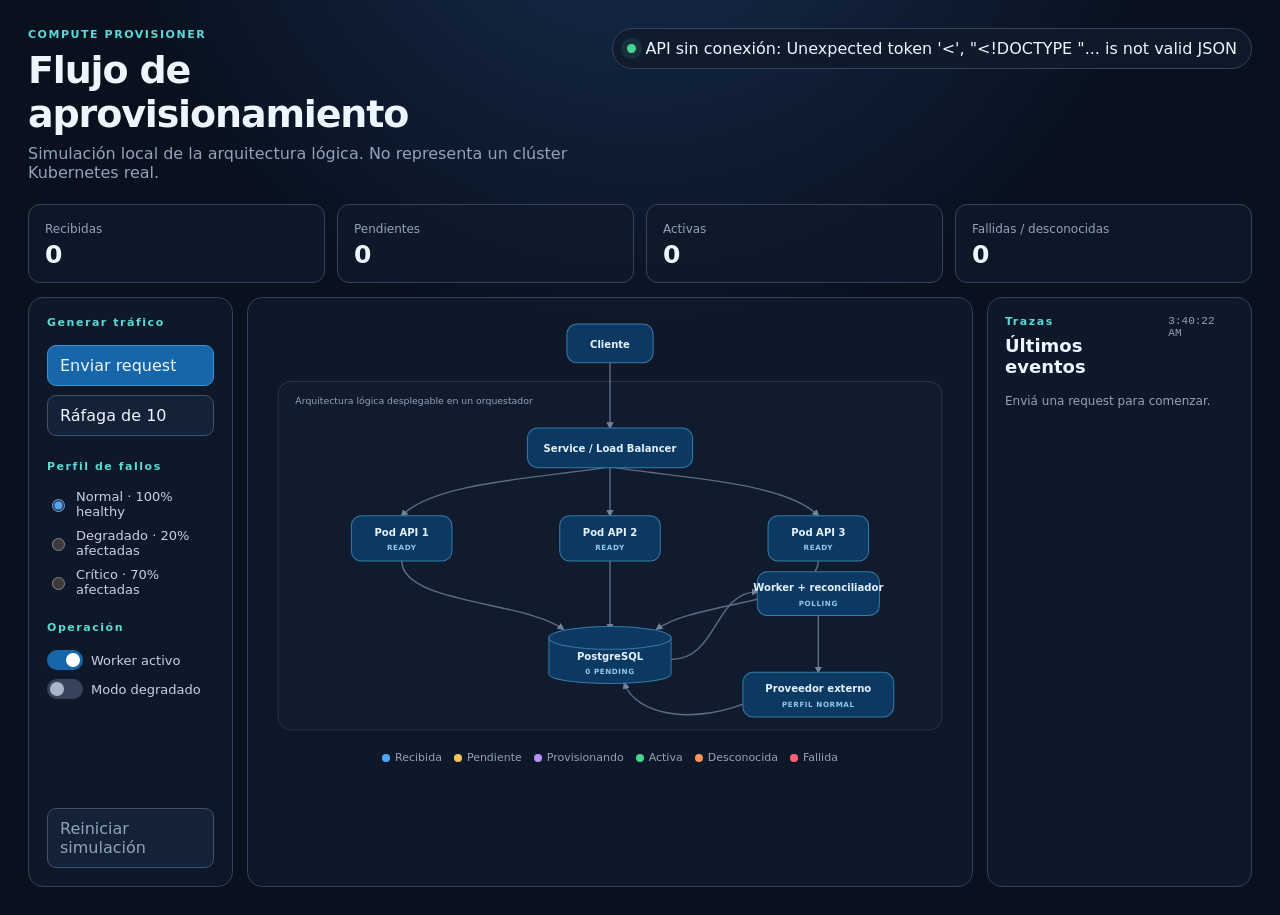
==== src/compute_provisioner/web/simulator/index.html @ 258192b3 "build async provisioning simulator and worker" ====
<!doctype html>
<html lang="es">
<head>
  <meta charset="utf-8">
  <meta name="viewport" content="width=device-width, initial-scale=1">
  <title>Compute Provisioner · Simulador local</title>
  <link rel="stylesheet" href="./styles.css">
</head>
<body>
  <main class="shell">
    <header class="topbar">
      <div>
        <p class="eyebrow">COMPUTE PROVISIONER</p>
        <h1>Flujo de aprovisionamiento</h1>
        <p class="subtitle">Simulación local de la arquitectura lógica. No representa un clúster Kubernetes real.</p>
      </div>
      <div class="system-state"><span class="pulse"></span><span id="system-label">Sistema normal</span></div>
    </header>

    <section class="metrics" aria-label="Métricas de la simulación">
      <article><span>Recibidas</span><strong id="metric-received">0</strong></article>
      <article><span>Pendientes</span><strong id="metric-pending">0</strong></article>
      <article><span>Activas</span><strong id="metric-active">0</strong></article>
      <article><span>Fallidas / desconocidas</span><strong id="metric-problem">0</strong></article>
    </section>

    <section class="workspace">
      <aside class="controls">
        <div>
          <p class="section-label">Generar tráfico</p>
          <button class="primary" id="send-one">Enviar request</button>
          <button id="send-burst">Ráfaga de 10</button>
        </div>

        <div>
          <p class="section-label">Perfil de fallos</p>
          <label><input type="radio" name="provider" value="normal" checked> Normal · 100% healthy</label>
          <label><input type="radio" name="provider" value="degraded"> Degradado · 20% afectadas</label>
          <label><input type="radio" name="provider" value="critical"> Crítico · 70% afectadas</label>
        </div>

        <div>
          <p class="section-label">Operación</p>
          <label class="switch"><input id="worker-toggle" type="checkbox" checked><span></span> Worker activo</label>
          <label class="switch"><input id="degraded-toggle" type="checkbox"><span></span> Modo degradado</label>
        </div>

        <button class="quiet" id="reset">Reiniciar simulación</button>
      </aside>

      <div class="canvas-wrap">
        <svg id="architecture" viewBox="0 0 980 620" role="img" aria-labelledby="diagram-title diagram-desc">
          <title id="diagram-title">Arquitectura lógica del Compute Provisioner</title>
          <desc id="diagram-desc">Las solicitudes pasan del cliente al balanceador, las API, PostgreSQL, el worker y el proveedor externo.</desc>
          <defs>
            <marker id="arrow" viewBox="0 0 10 10" refX="8" refY="5" markerWidth="5" markerHeight="5" orient="auto-start-reverse">
              <path d="M 0 0 L 10 5 L 0 10 z"></path>
            </marker>
            <filter id="dot-glow"><feGaussianBlur stdDeviation="3" result="blur"></feGaussianBlur><feMerge><feMergeNode in="blur"></feMergeNode><feMergeNode in="SourceGraphic"></feMergeNode></feMerge></filter>
          </defs>

          <g class="zone">
            <rect x="28" y="105" width="924" height="485" rx="18"></rect>
            <text x="52" y="137">Arquitectura lógica desplegable en un orquestador</text>
          </g>

          <g class="connections" fill="none">
            <path id="path-client-lb" d="M490 78 L490 170"></path>
            <path id="path-lb-api1" d="M490 224 C390 240 245 245 200 292"></path>
            <path id="path-lb-api2" d="M490 224 L490 292"></path>
            <path id="path-lb-api3" d="M490 224 C590 240 735 245 780 292"></path>
            <path id="path-api1-db" d="M200 354 C200 415 370 410 425 450"></path>
            <path id="path-api2-db" d="M490 354 L490 450"></path>
            <path id="path-api3-db" d="M780 354 C780 415 610 410 555 450"></path>
            <path id="path-db-worker" d="M575 492 C640 492 635 398 695 398"></path>
            <path id="path-worker-provider" d="M780 430 L780 510"></path>
            <path id="path-provider-db" d="M690 548 C610 585 525 570 510 525"></path>
          </g>

          <g class="node client" data-node="client"><rect x="430" y="25" width="120" height="54" rx="14"></rect><text x="490" y="58">Cliente</text></g>
          <g class="node" data-node="lb"><rect x="375" y="170" width="230" height="55" rx="14"></rect><text x="490" y="203">Service / Load Balancer</text></g>
          <g class="node api" data-node="api1"><rect x="130" y="292" width="140" height="63" rx="14"></rect><text x="200" y="320">Pod API 1</text><text class="node-status" x="200" y="340">READY</text></g>
          <g class="node api" data-node="api2"><rect x="420" y="292" width="140" height="63" rx="14"></rect><text x="490" y="320">Pod API 2</text><text class="node-status" x="490" y="340">READY</text></g>
          <g class="node api" data-node="api3"><rect x="710" y="292" width="140" height="63" rx="14"></rect><text x="780" y="320">Pod API 3</text><text class="node-status" x="780" y="340">READY</text></g>
          <g class="node database" data-node="db"><path d="M405 462 C405 445 575 445 575 462 L575 512 C575 530 405 530 405 512 Z"></path><ellipse cx="490" cy="462" rx="85" ry="16"></ellipse><text x="490" y="493">PostgreSQL</text><text class="node-status" x="490" y="512">0 PENDING</text></g>
          <g class="node worker" data-node="worker"><rect x="695" y="370" width="170" height="61" rx="14"></rect><text x="780" y="397">Worker + reconciliador</text><text class="node-status" id="worker-status" x="780" y="417">POLLING</text></g>
          <g class="node provider" data-node="provider"><rect x="675" y="510" width="210" height="62" rx="14"></rect><text x="780" y="538">Proveedor externo</text><text class="node-status" id="provider-status" x="780" y="558">PERFIL NORMAL</text></g>

          <g id="request-dots"></g>
        </svg>

        <div class="legend" aria-label="Estados">
          <span><i class="received"></i>Recibida</span><span><i class="pending"></i>Pendiente</span><span><i class="provisioning"></i>Provisionando</span><span><i class="active"></i>Activa</span><span><i class="unknown"></i>Desconocida</span><span><i class="failed"></i>Fallida</span>
        </div>
      </div>

      <aside class="event-panel">
        <div class="event-heading"><div><p class="section-label">Trazas</p><h2>Últimos eventos</h2></div><span id="clock">00:00:00</span></div>
        <ol id="event-log" aria-live="polite"><li class="empty">Enviá una request para comenzar.</li></ol>
      </aside>
    </section>
  </main>
  <script src="./simulator.js"></script>
</body>
</html>
---- src/compute_provisioner/web/simulator/styles.css ----
:root {
  color-scheme: dark;
  --bg: #09111f;
  --panel: #101a2b;
  --panel-soft: #142238;
  --line: #34435b;
  --text: #edf5ff;
  --muted: #91a3bb;
  --blue: #50a7ff;
  --cyan: #59dbd5;
  --yellow: #f8c45c;
  --purple: #b792ff;
  --green: #49d695;
  --orange: #ff945d;
  --red: #ff6377;
}
* { box-sizing: border-box; }
body { margin: 0; background: radial-gradient(circle at 50% -20%, #183052 0, var(--bg) 42%); color: var(--text); font-family: Inter, ui-sans-serif, system-ui, -apple-system, BlinkMacSystemFont, "Segoe UI", sans-serif; min-height: 100vh; }
button, input { font: inherit; }
.shell { max-width: 1500px; margin: 0 auto; padding: 28px; }
.topbar { display: flex; justify-content: space-between; gap: 30px; align-items: flex-start; margin-bottom: 22px; }
.eyebrow, .section-label { color: var(--cyan); letter-spacing: .14em; font-size: 11px; font-weight: 700; margin: 0 0 7px; }
h1 { font-size: clamp(25px, 3vw, 38px); margin: 0; letter-spacing: -.03em; }
h2 { font-size: 18px; margin: 0; }
.subtitle { color: var(--muted); margin: 8px 0 0; }
.system-state { align-items: center; background: rgba(16,26,43,.85); border: 1px solid var(--line); border-radius: 999px; display: flex; gap: 9px; padding: 10px 14px; white-space: nowrap; }
.pulse { width: 9px; height: 9px; background: var(--green); border-radius: 50%; box-shadow: 0 0 0 6px rgba(73,214,149,.12); }
.metrics { display: grid; grid-template-columns: repeat(4, 1fr); gap: 12px; margin-bottom: 14px; }
.metrics article { background: rgba(16,26,43,.8); border: 1px solid var(--line); border-radius: 12px; padding: 13px 16px; }
.metrics span { color: var(--muted); font-size: 12px; }
.metrics strong { display: block; font-size: 25px; margin-top: 3px; }
.workspace { display: grid; grid-template-columns: 205px minmax(560px, 1fr) 265px; gap: 14px; align-items: stretch; }
.controls, .event-panel, .canvas-wrap { background: rgba(16,26,43,.82); border: 1px solid var(--line); border-radius: 15px; }
.controls { padding: 18px; display: flex; flex-direction: column; gap: 24px; }
.controls div { display: grid; gap: 9px; }
.controls label { align-items: center; color: #c5d2e3; display: flex; gap: 8px; font-size: 13px; }
button { background: var(--panel-soft); border: 1px solid #40516b; border-radius: 9px; color: var(--text); cursor: pointer; padding: 10px 12px; text-align: left; transition: border-color .15s, transform .15s; }
button:hover { border-color: var(--blue); transform: translateY(-1px); }
button.primary { background: #1766aa; border-color: #3d91d8; }
button.quiet { color: var(--muted); margin-top: auto; }
input[type="radio"] { accent-color: var(--blue); }
.switch input { position: absolute; opacity: 0; }
.switch span { background: #35445a; border-radius: 20px; height: 20px; position: relative; width: 36px; }
.switch span::after { background: #a9b7c9; border-radius: 50%; content: ""; height: 14px; left: 3px; position: absolute; top: 3px; transition: .2s; width: 14px; }
.switch input:checked + span { background: #1766aa; }
.switch input:checked + span::after { background: white; transform: translateX(16px); }
.canvas-wrap { min-width: 0; overflow: hidden; padding: 8px 10px 13px; }
#architecture { display: block; width: 100%; height: auto; }
.zone rect { fill: rgba(20,34,56,.35); stroke: #30425c; }
.zone text { fill: var(--muted); font-size: 13px; }
.connections path { marker-end: url(#arrow); stroke: #5b6c83; stroke-width: 2; }
#arrow path { fill: #71839b; }
.node rect, .node path, .node ellipse { fill: #0b3962; stroke: #3979a8; stroke-width: 1.4; }
.node text { fill: #e5f2ff; font-size: 14px; font-weight: 600; text-anchor: middle; }
.node .node-status { fill: #91c8ed; font-size: 10px; font-weight: 700; letter-spacing: .08em; }
.node.is-busy rect, .node.is-busy path, .node.is-busy ellipse { stroke: var(--yellow); filter: drop-shadow(0 0 5px rgba(248,196,92,.35)); }
.node.is-error rect { stroke: var(--red); }
.request-dot { filter: url(#dot-glow); stroke: #fff; stroke-width: 1.5; transition: fill .2s; }
.request-label { fill: #dbeeff; font-size: 10px; font-weight: 700; text-anchor: middle; }
.legend { display: flex; flex-wrap: wrap; gap: 12px; justify-content: center; color: var(--muted); font-size: 11px; }
.legend span { align-items: center; display: inline-flex; gap: 5px; }
.legend i { border-radius: 50%; display: block; height: 8px; width: 8px; }
.received { background: var(--blue); }.pending { background: var(--yellow);}.provisioning { background: var(--purple);}.active { background: var(--green);}.unknown { background: var(--orange);}.failed { background: var(--red);}
.event-panel { min-height: 590px; padding: 17px; overflow: hidden; }
.event-heading { align-items: flex-start; display: flex; justify-content: space-between; }
#clock { color: var(--muted); font: 11px ui-monospace, monospace; }
#event-log { list-style: none; margin: 17px 0 0; padding: 0; display: grid; gap: 8px; max-height: 520px; overflow-y: auto; }
#event-log li { border-left: 2px solid var(--blue); background: rgba(20,34,56,.7); border-radius: 0 8px 8px 0; padding: 9px; }
#event-log li strong { display: block; font: 700 11px ui-monospace, monospace; margin-bottom: 3px; }
#event-log li span { color: var(--muted); font-size: 11px; line-height: 1.35; }
#event-log li.problem { border-color: var(--red); }
#event-log li.success { border-color: var(--green); }
#event-log li.empty { border: 0; background: none; color: var(--muted); font-size: 12px; padding: 0; }
@media (max-width: 1150px) { .workspace { grid-template-columns: 190px 1fr; }.event-panel { grid-column: 1 / -1; min-height: 220px; }#event-log { grid-template-columns: repeat(3, 1fr); max-height: none; } }
@media (max-width: 760px) { .shell { padding: 16px; }.topbar { display: block; }.system-state { margin-top: 15px; width: max-content; }.metrics { grid-template-columns: repeat(2,1fr); }.workspace { display: block; }.controls { display: grid; grid-template-columns: 1fr 1fr; margin-bottom: 12px; }.controls .quiet { margin-top: 0; }.canvas-wrap { overflow-x: auto; }.canvas-wrap svg { min-width: 650px; }.event-panel { margin-top: 12px; }#event-log { grid-template-columns: 1fr; } }
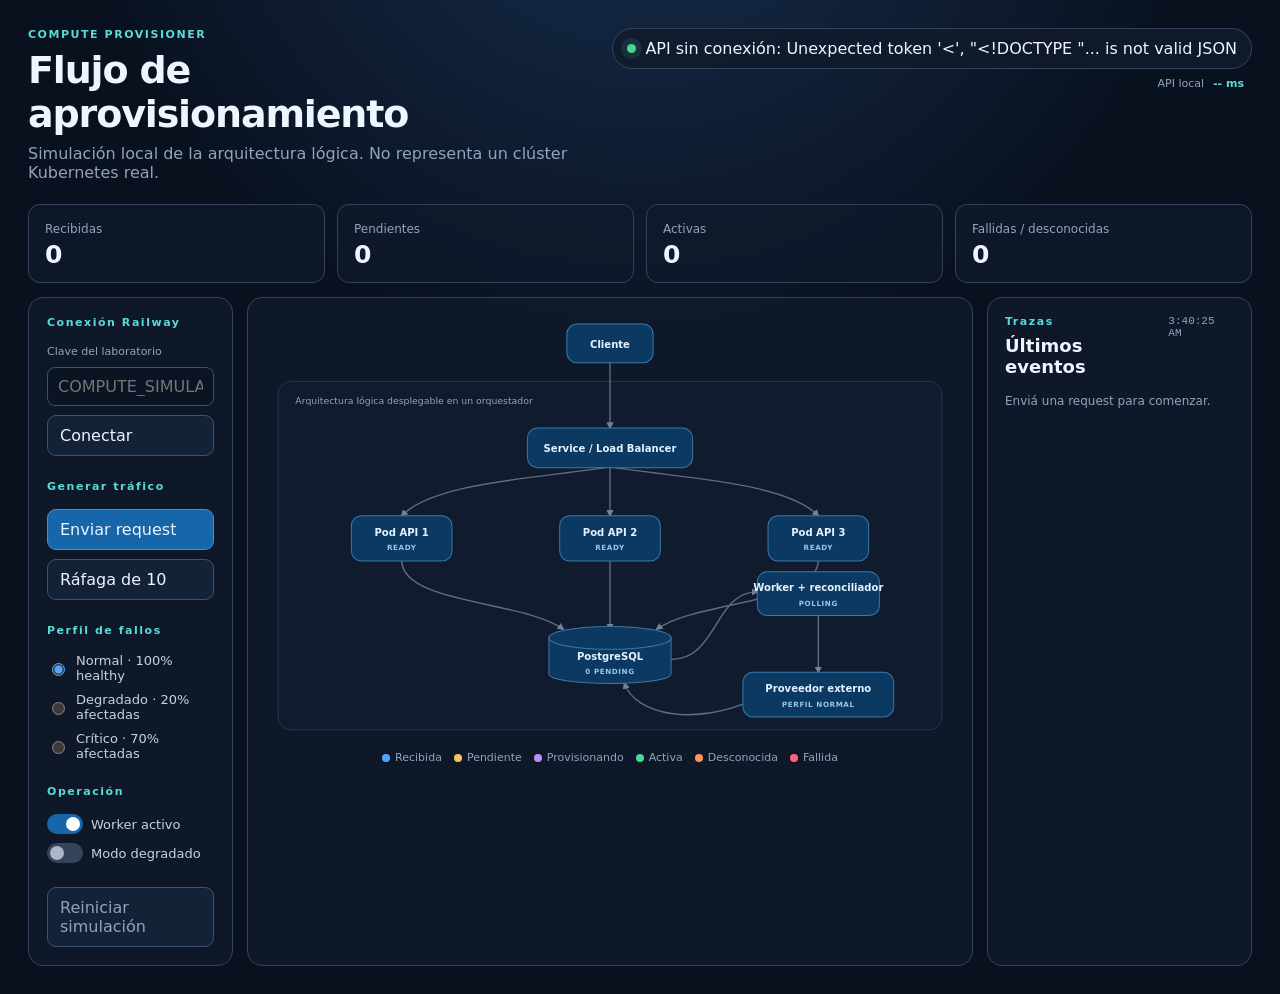
==== commit 7016012f: "connect simulator to remote Railway API" ====
--- a/src/compute_provisioner/web/simulator/index.html
+++ b/src/compute_provisioner/web/simulator/index.html
@@ -14,7 +14,10 @@
         <h1>Flujo de aprovisionamiento</h1>
         <p class="subtitle">Simulación local de la arquitectura lógica. No representa un clúster Kubernetes real.</p>
       </div>
-      <div class="system-state"><span class="pulse"></span><span id="system-label">Sistema normal</span></div>
+      <div class="status-stack">
+        <div class="system-state"><span class="pulse"></span><span id="system-label">Sistema normal</span></div>
+        <div class="api-target"><span id="api-target">API local</span><strong id="api-latency">-- ms</strong></div>
+      </div>
     </header>
 
     <section class="metrics" aria-label="Métricas de la simulación">
@@ -26,6 +29,12 @@
 
     <section class="workspace">
       <aside class="controls">
+        <div id="remote-access">
+          <p class="section-label">Conexión Railway</p>
+          <label class="field-label" for="simulation-key">Clave del laboratorio</label>
+          <input id="simulation-key" type="password" autocomplete="off" placeholder="COMPUTE_SIMULATION_KEY">
+          <button id="connect-api">Conectar</button>
+        </div>
         <div>
           <p class="section-label">Generar tráfico</p>
           <button class="primary" id="send-one">Enviar request</button>
--- a/src/compute_provisioner/web/simulator/styles.css
+++ b/src/compute_provisioner/web/simulator/styles.css
@@ -24,6 +24,9 @@
 h2 { font-size: 18px; margin: 0; }
 .subtitle { color: var(--muted); margin: 8px 0 0; }
 .system-state { align-items: center; background: rgba(16,26,43,.85); border: 1px solid var(--line); border-radius: 999px; display: flex; gap: 9px; padding: 10px 14px; white-space: nowrap; }
+.status-stack { display: grid; gap: 8px; justify-items: end; }
+.api-target { color: var(--muted); display: flex; font-size: 11px; gap: 9px; padding-right: 8px; }
+.api-target strong { color: var(--cyan); font-weight: 600; }
 .pulse { width: 9px; height: 9px; background: var(--green); border-radius: 50%; box-shadow: 0 0 0 6px rgba(73,214,149,.12); }
 .metrics { display: grid; grid-template-columns: repeat(4, 1fr); gap: 12px; margin-bottom: 14px; }
 .metrics article { background: rgba(16,26,43,.8); border: 1px solid var(--line); border-radius: 12px; padding: 13px 16px; }
@@ -38,6 +41,9 @@
 button:hover { border-color: var(--blue); transform: translateY(-1px); }
 button.primary { background: #1766aa; border-color: #3d91d8; }
 button.quiet { color: var(--muted); margin-top: auto; }
+input[type="password"] { background: #0b1423; border: 1px solid #40516b; border-radius: 8px; color: var(--text); min-width: 0; padding: 9px 10px; width: 100%; }
+input[type="password"]:focus { border-color: var(--blue); outline: 2px solid rgba(80,167,255,.2); }
+.field-label { color: var(--muted) !important; font-size: 11px !important; }
 input[type="radio"] { accent-color: var(--blue); }
 .switch input { position: absolute; opacity: 0; }
 .switch span { background: #35445a; border-radius: 20px; height: 20px; position: relative; width: 36px; }
@@ -72,4 +78,4 @@
 #event-log li.success { border-color: var(--green); }
 #event-log li.empty { border: 0; background: none; color: var(--muted); font-size: 12px; padding: 0; }
 @media (max-width: 1150px) { .workspace { grid-template-columns: 190px 1fr; }.event-panel { grid-column: 1 / -1; min-height: 220px; }#event-log { grid-template-columns: repeat(3, 1fr); max-height: none; } }
-@media (max-width: 760px) { .shell { padding: 16px; }.topbar { display: block; }.system-state { margin-top: 15px; width: max-content; }.metrics { grid-template-columns: repeat(2,1fr); }.workspace { display: block; }.controls { display: grid; grid-template-columns: 1fr 1fr; margin-bottom: 12px; }.controls .quiet { margin-top: 0; }.canvas-wrap { overflow-x: auto; }.canvas-wrap svg { min-width: 650px; }.event-panel { margin-top: 12px; }#event-log { grid-template-columns: 1fr; } }
+@media (max-width: 760px) { .shell { padding: 16px; }.topbar { display: block; }.status-stack { justify-items: start; margin-top: 15px; }.system-state { width: max-content; }.metrics { grid-template-columns: repeat(2,1fr); }.workspace { display: block; }.controls { display: grid; grid-template-columns: 1fr 1fr; margin-bottom: 12px; }.controls .quiet { margin-top: 0; }.canvas-wrap { overflow-x: auto; }.canvas-wrap svg { min-width: 650px; }.event-panel { margin-top: 12px; }#event-log { grid-template-columns: 1fr; } }
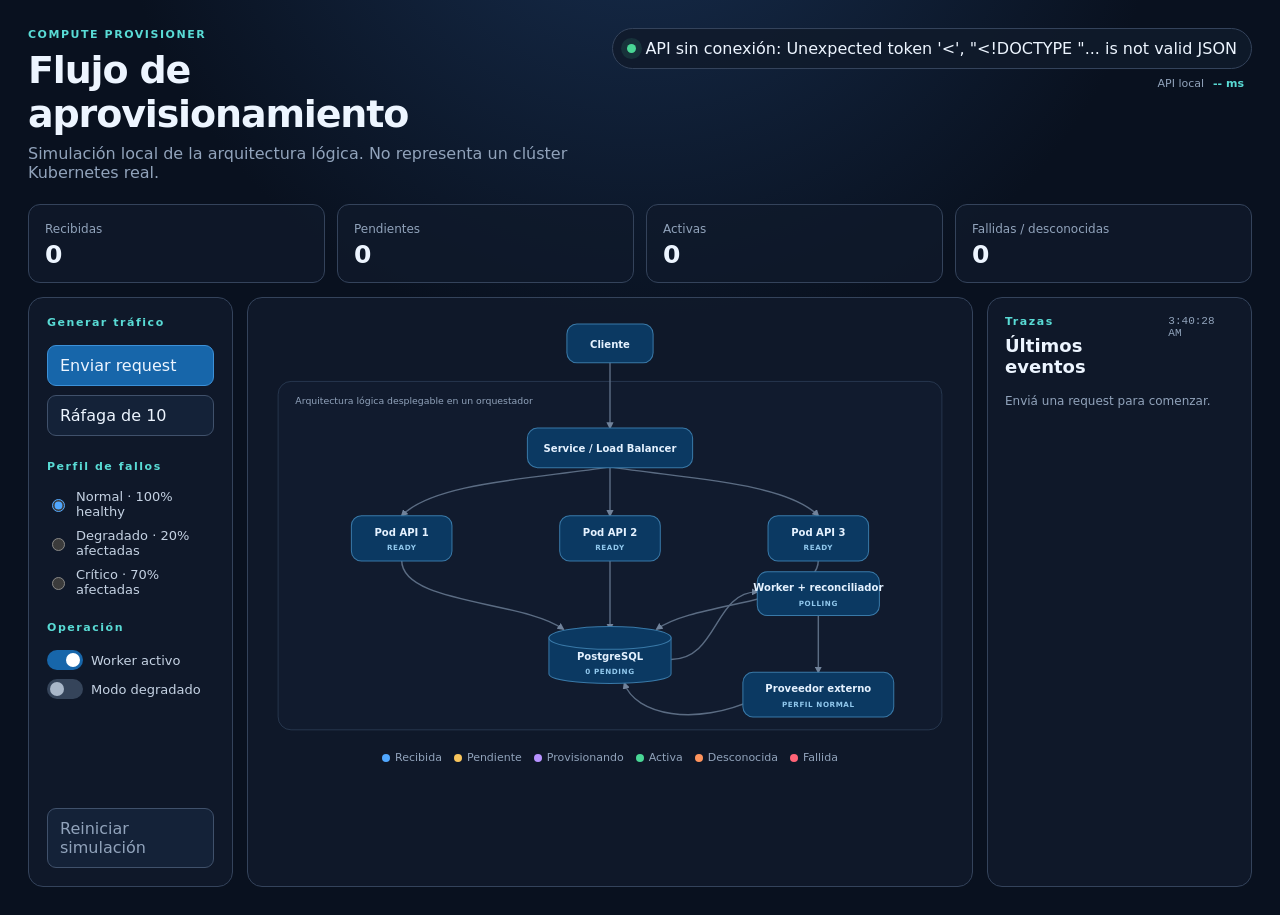
==== commit b07884a9: "make public simulator connection keyless" ====
--- a/src/compute_provisioner/web/simulator/index.html
+++ b/src/compute_provisioner/web/simulator/index.html
@@ -29,12 +29,6 @@
 
     <section class="workspace">
       <aside class="controls">
-        <div id="remote-access">
-          <p class="section-label">Conexión Railway</p>
-          <label class="field-label" for="simulation-key">Clave del laboratorio</label>
-          <input id="simulation-key" type="password" autocomplete="off" placeholder="COMPUTE_SIMULATION_KEY">
-          <button id="connect-api">Conectar</button>
-        </div>
         <div>
           <p class="section-label">Generar tráfico</p>
           <button class="primary" id="send-one">Enviar request</button>
--- a/src/compute_provisioner/web/simulator/styles.css
+++ b/src/compute_provisioner/web/simulator/styles.css
@@ -41,9 +41,6 @@
 button:hover { border-color: var(--blue); transform: translateY(-1px); }
 button.primary { background: #1766aa; border-color: #3d91d8; }
 button.quiet { color: var(--muted); margin-top: auto; }
-input[type="password"] { background: #0b1423; border: 1px solid #40516b; border-radius: 8px; color: var(--text); min-width: 0; padding: 9px 10px; width: 100%; }
-input[type="password"]:focus { border-color: var(--blue); outline: 2px solid rgba(80,167,255,.2); }
-.field-label { color: var(--muted) !important; font-size: 11px !important; }
 input[type="radio"] { accent-color: var(--blue); }
 .switch input { position: absolute; opacity: 0; }
 .switch span { background: #35445a; border-radius: 20px; height: 20px; position: relative; width: 36px; }
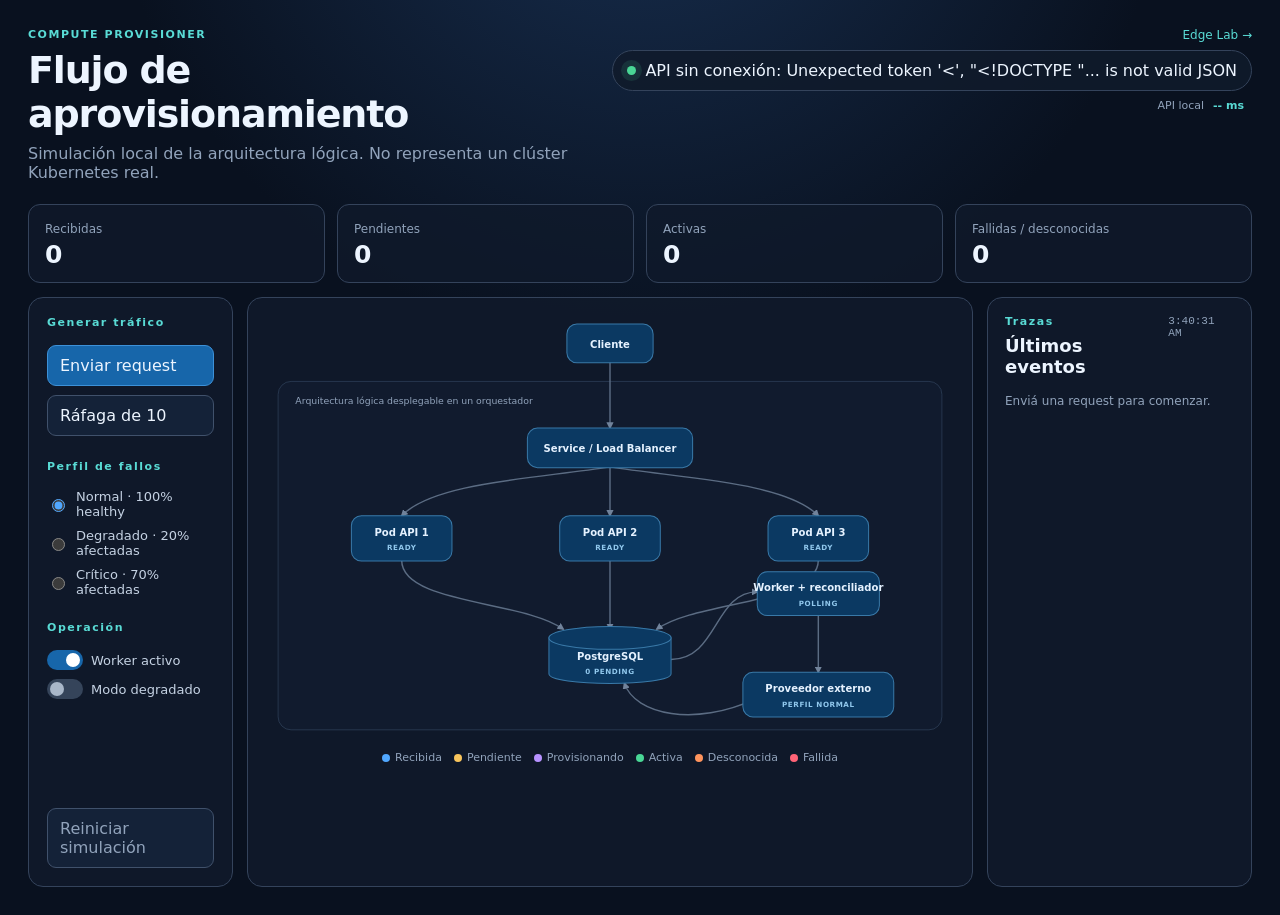
==== commit 84b95e43: "add edge case lab and department backpressure" ====
--- a/src/compute_provisioner/web/simulator/index.html
+++ b/src/compute_provisioner/web/simulator/index.html
@@ -15,6 +15,7 @@
         <p class="subtitle">Simulación local de la arquitectura lógica. No representa un clúster Kubernetes real.</p>
       </div>
       <div class="status-stack">
+        <a class="view-link" id="edge-link" href="./edge.html">Edge Lab →</a>
         <div class="system-state"><span class="pulse"></span><span id="system-label">Sistema normal</span></div>
         <div class="api-target"><span id="api-target">API local</span><strong id="api-latency">-- ms</strong></div>
       </div>
--- a/src/compute_provisioner/web/simulator/styles.css
+++ b/src/compute_provisioner/web/simulator/styles.css
@@ -25,6 +25,7 @@
 .subtitle { color: var(--muted); margin: 8px 0 0; }
 .system-state { align-items: center; background: rgba(16,26,43,.85); border: 1px solid var(--line); border-radius: 999px; display: flex; gap: 9px; padding: 10px 14px; white-space: nowrap; }
 .status-stack { display: grid; gap: 8px; justify-items: end; }
+.view-link { color: var(--cyan); font-size: 12px; text-decoration: none; }
 .api-target { color: var(--muted); display: flex; font-size: 11px; gap: 9px; padding-right: 8px; }
 .api-target strong { color: var(--cyan); font-weight: 600; }
 .pulse { width: 9px; height: 9px; background: var(--green); border-radius: 50%; box-shadow: 0 0 0 6px rgba(73,214,149,.12); }
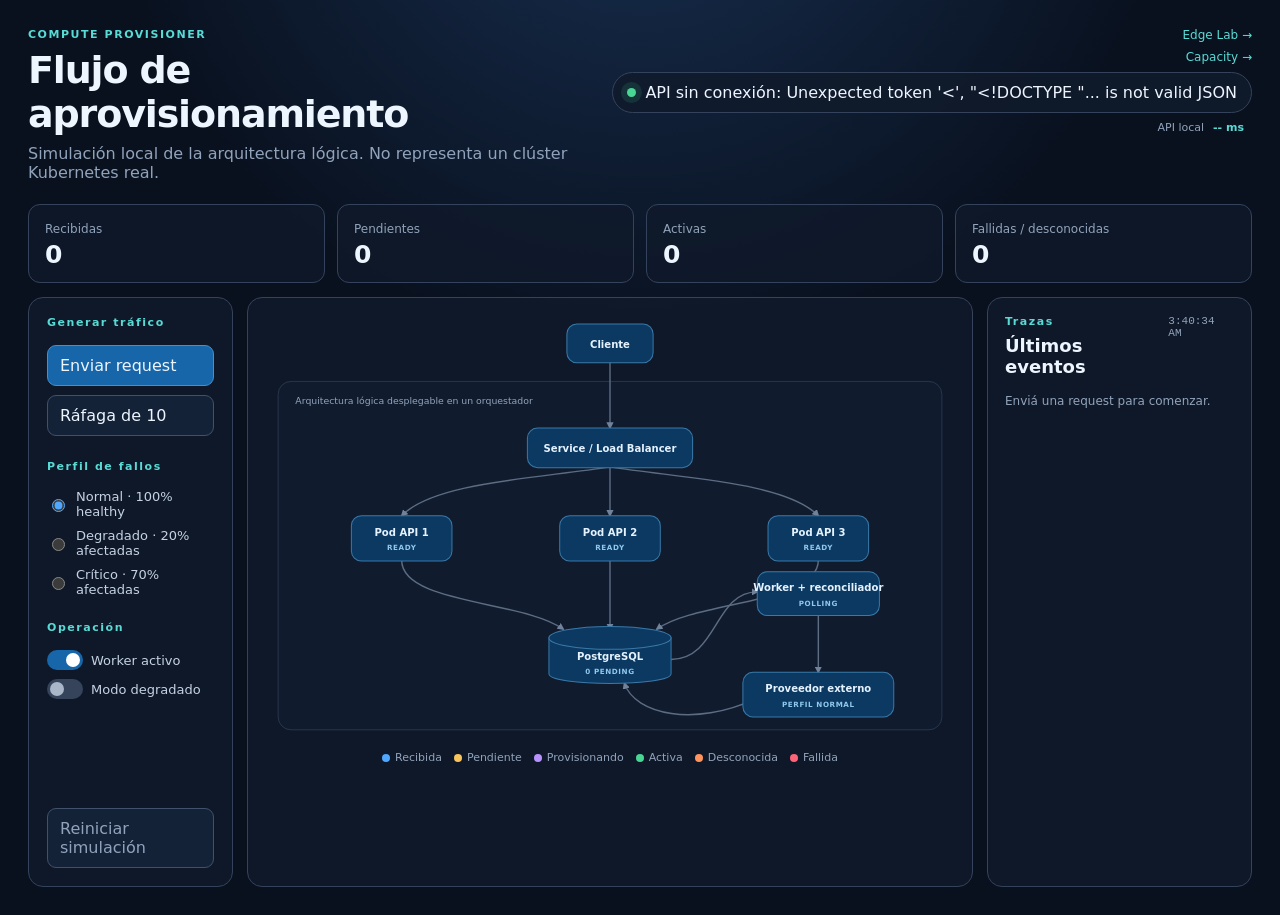
==== commit 9424086d: "add finite provider capacity and live platform metrics" ====
--- a/src/compute_provisioner/web/simulator/index.html
+++ b/src/compute_provisioner/web/simulator/index.html
@@ -16,6 +16,7 @@
       </div>
       <div class="status-stack">
         <a class="view-link" id="edge-link" href="./edge.html">Edge Lab →</a>
+        <a class="view-link" id="capacity-link" href="./capacity.html">Capacity →</a>
         <div class="system-state"><span class="pulse"></span><span id="system-label">Sistema normal</span></div>
         <div class="api-target"><span id="api-target">API local</span><strong id="api-latency">-- ms</strong></div>
       </div>
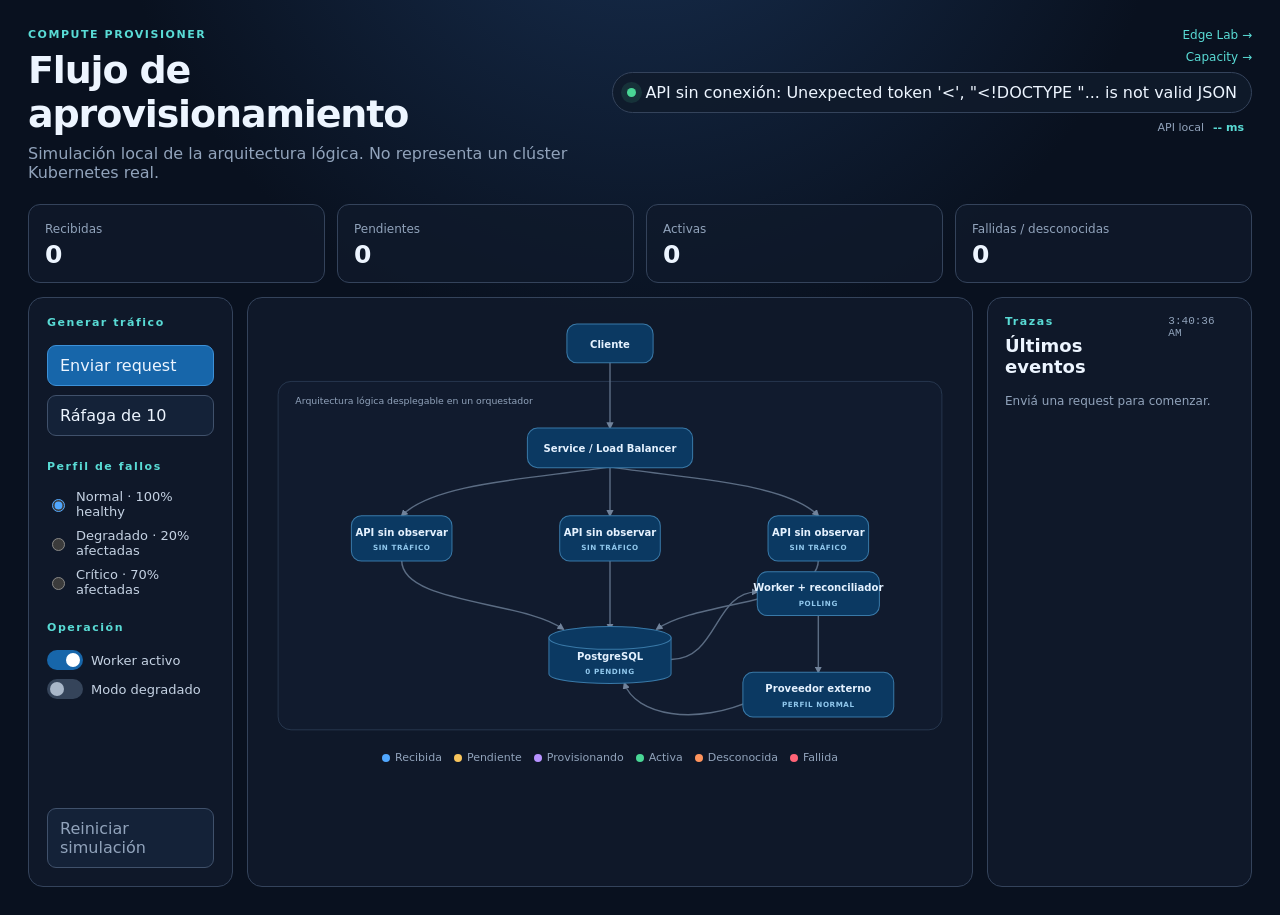
==== commit 42397d88: "trace requests across Railway replicas" ====
--- a/src/compute_provisioner/web/simulator/index.html
+++ b/src/compute_provisioner/web/simulator/index.html
@@ -84,9 +84,9 @@
 
           <g class="node client" data-node="client"><rect x="430" y="25" width="120" height="54" rx="14"></rect><text x="490" y="58">Cliente</text></g>
           <g class="node" data-node="lb"><rect x="375" y="170" width="230" height="55" rx="14"></rect><text x="490" y="203">Service / Load Balancer</text></g>
-          <g class="node api" data-node="api1"><rect x="130" y="292" width="140" height="63" rx="14"></rect><text x="200" y="320">Pod API 1</text><text class="node-status" x="200" y="340">READY</text></g>
-          <g class="node api" data-node="api2"><rect x="420" y="292" width="140" height="63" rx="14"></rect><text x="490" y="320">Pod API 2</text><text class="node-status" x="490" y="340">READY</text></g>
-          <g class="node api" data-node="api3"><rect x="710" y="292" width="140" height="63" rx="14"></rect><text x="780" y="320">Pod API 3</text><text class="node-status" x="780" y="340">READY</text></g>
+          <g class="node api" data-node="api1"><rect x="130" y="292" width="140" height="63" rx="14"></rect><text x="200" y="320">API sin observar</text><text class="node-status" x="200" y="340">SIN TRÁFICO</text></g>
+          <g class="node api" data-node="api2"><rect x="420" y="292" width="140" height="63" rx="14"></rect><text x="490" y="320">API sin observar</text><text class="node-status" x="490" y="340">SIN TRÁFICO</text></g>
+          <g class="node api" data-node="api3"><rect x="710" y="292" width="140" height="63" rx="14"></rect><text x="780" y="320">API sin observar</text><text class="node-status" x="780" y="340">SIN TRÁFICO</text></g>
           <g class="node database" data-node="db"><path d="M405 462 C405 445 575 445 575 462 L575 512 C575 530 405 530 405 512 Z"></path><ellipse cx="490" cy="462" rx="85" ry="16"></ellipse><text x="490" y="493">PostgreSQL</text><text class="node-status" x="490" y="512">0 PENDING</text></g>
           <g class="node worker" data-node="worker"><rect x="695" y="370" width="170" height="61" rx="14"></rect><text x="780" y="397">Worker + reconciliador</text><text class="node-status" id="worker-status" x="780" y="417">POLLING</text></g>
           <g class="node provider" data-node="provider"><rect x="675" y="510" width="210" height="62" rx="14"></rect><text x="780" y="538">Proveedor externo</text><text class="node-status" id="provider-status" x="780" y="558">PERFIL NORMAL</text></g>
